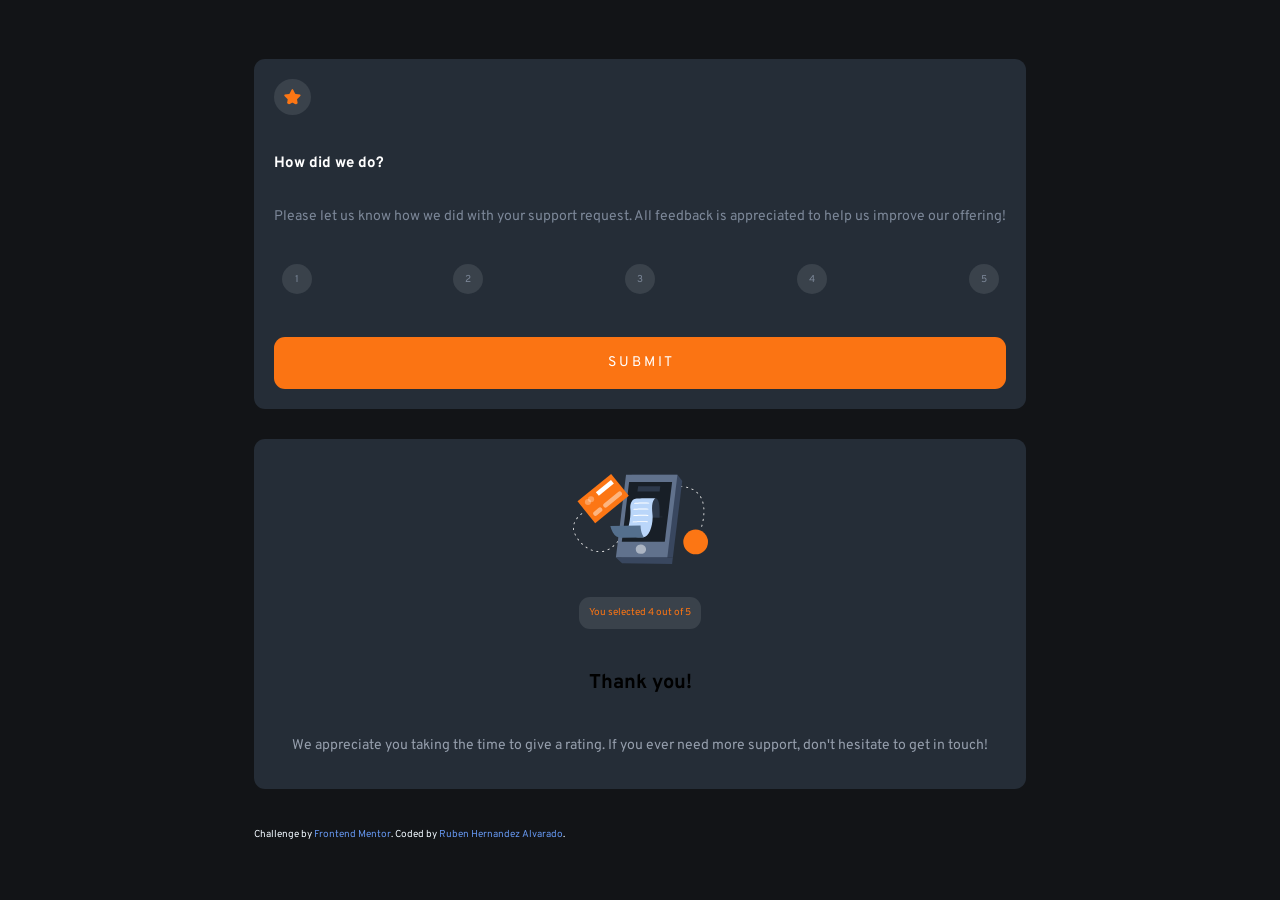
==== index.html @ 45ecb5c3 "mobile part designed" ====
<!DOCTYPE html>
<html lang="en">
<head>
  <meta charset="UTF-8">
  <meta http-equiv="X-UA-Compatible" content="IE=edge">
  <meta name="viewport" content="width=device-width, initial-scale=1.0"> <!-- displays site properly based on user's device -->
  <link rel="preconnect" href="https://fonts.googleapis.com">
  <link rel="preconnect" href="https://fonts.gstatic.com" crossorigin>
  <link href="https://fonts.googleapis.com/css2?family=Fraunces:opsz,wght@9..144,700&family=Overpass:wght@400;700&display=swap" rel="stylesheet">
  <link rel="icon" type="image/png" sizes="32x32" href=https://img.icons8.com/external-flaticons-lineal-color-flat-icons/2x/external-interactivity-new-media-flaticons-lineal-color-flat-icons-2.png>
  <link rel="stylesheet" href="./normalize.css">
  <link rel="stylesheet" href="./style.css">
  <title>Interactive rating component</title>
</head>
<body>
  <main>
    <div class="rate-container">
      <picture class="rate-star">
        <img class="star-img" src="./interactive-rating-component-main/images/icon-star.svg" alt="Star">
      </picture>
      <h2>How did we do?</h2>
      <p class="rate-text">Please let us know how we did with your support request. All feedback is appreciated to help us improve our offering!</p>
      <form class="rate-form">
        <fieldset class="rate-form__fieldset">
          <legend class="rate-form__title">Please select a rating:</legend>
          <label class="rate-form__label" for="rating-1">
            <input type="radio" name="rating" class="rate-form__input">
            <span class="rate-form__number">1</span>
          </label>
          <label class="rate-form__label" for="rating-2">
            <input type="radio" name="rating" class="rate-form__input">
            <span class="rate-form__number">2</span>
          </label>
          <label class="rate-form__label" for="rating-3">
            <input type="radio" name="rating" class="rate-form__input">
            <span class="rate-form__number">3</span>
          </label>
          <label class="rate-form__label" for="rating-4">
            <input type="radio" name="rating" class="rate-form__input">
            <span class="rate-form__number">4</span>
          </label>
          <label class="rate-form__label" for="rating-5">
            <input type="radio" name="rating" class="rate-form__input">
            <span class="rate-form__number">5</span>
          </label>
        </fieldset>
      </form>
      <button id="submit" class="btn-submit-rate">S U B M I T</button>
    </div>
  
    <div class="thanks-container">
      <picture>
        <img class="thanks-img" src="./interactive-rating-component-main/images/illustration-thank-you.svg" alt="Thank you!">
      </picture>
      <button id="submit" class="btn-submit-thanks">You selected 4 out of 5</button>
      <h1>Thank you!</h1>
      <p class="thanks-text">We appreciate you taking the time to give a rating. If you ever need more support, don't hesitate to get in touch!</p>
    </div>
  
    <div class="attribution">
      Challenge by <a href="https://www.frontendmentor.io?ref=challenge" target="_blank">Frontend Mentor</a>. 
      Coded by <a href="#">Ruben Hernandez Alvarado</a>.
    </div>
  </main>
</body>
</html>
---- style.css ----
* {
    margin: 0;
    padding: 0;
    box-sizing: border-box;
}

html {
    font-size: 62.5%;
}

body {
    display: flex;
    justify-content: center;
    align-items: center;
    min-height: 100vh;
    padding: 3rem;
    font-family: Overpass;
    background-color: hsl(216, 12%, 8%);
    flex-direction: column;
}

/* RATE CONTAINER */

.rate-container {
    display: grid;
    padding: 2rem;
    width: auto;
    height: 35rem;
    background-color: hsl(213, 19%, 18%);
    border-radius: 11px;
}

.star-img {
    padding: 1rem;
    background-color:  hsl(212, 13%, 26%);
    border-radius: 50%;
}

h2 {
    margin: 0;
    color: white;
}

.rate-text {
    font-size: 1.4rem;
    color: hsl(216, 12%, 54%)
}

.rate-form {
    width: 100%;
}

.rate-form__fieldset {
    display: flex;
    justify-content: space-between;
    border: none;
    list-style: none;
}

.rate-form__title {
    position: absolute;
    width: 0.063rem;
    height: 0.063rem;
    padding: 0;
    margin: -0.063rem;
    overflow: hidden;
    clip: rect(0, 0, 0, 0);
    white-space: nowrap;
    border: 0;
}

.rate-form__label {
    position: relative;
    display: flex;
    align-items: center;
    justify-content: center;
}

.rate-form__input {
    width: 3rem;
    height: 3rem;
    cursor: pointer;
    appearance: none;
    background-color: hsl(212, 13%, 26%);
    border-radius: 50%;
    border: none;
}

.rate-form__number {
    position: absolute;
    color: hsl(216, 12%, 54%);
}

.btn-rating:hover,
.btn-rating:focus {
    background-color: hsl(25, 97%, 53%);
}

.btn-submit-rate {
    font-size: 1.4rem;
    color: white;
    background-color: hsl(25, 97%, 53%);
    border: none;
    border-radius: 11px;
}

/* THANKS CONTAINER */

.thanks-container {
    display: flex;
    flex-direction: column;
    align-items: center;
    justify-content: space-around;
    margin-top: 3rem;
    padding: 2rem;
    height: 35rem;
    background-color: hsl(213, 19%, 18%);
    border-radius: 11px;
}

.thanks-img {
    height:  9rem;
}

.btn-submit-thanks {
    padding: 1rem;
    color: hsl(25, 97%, 53%);
    background-color: hsl(212, 13%, 26%);
    border: none;
    border-radius: 11px;
}

.thanks-text {
    font-size: 1.4rem;
    text-align: center;
    color: hsl(217, 12%, 63%);
}

.attribution {
    color: aliceblue;
    margin-top: 4rem;
}

.attribution a {
    color: cornflowerblue;
    text-decoration: none;
}
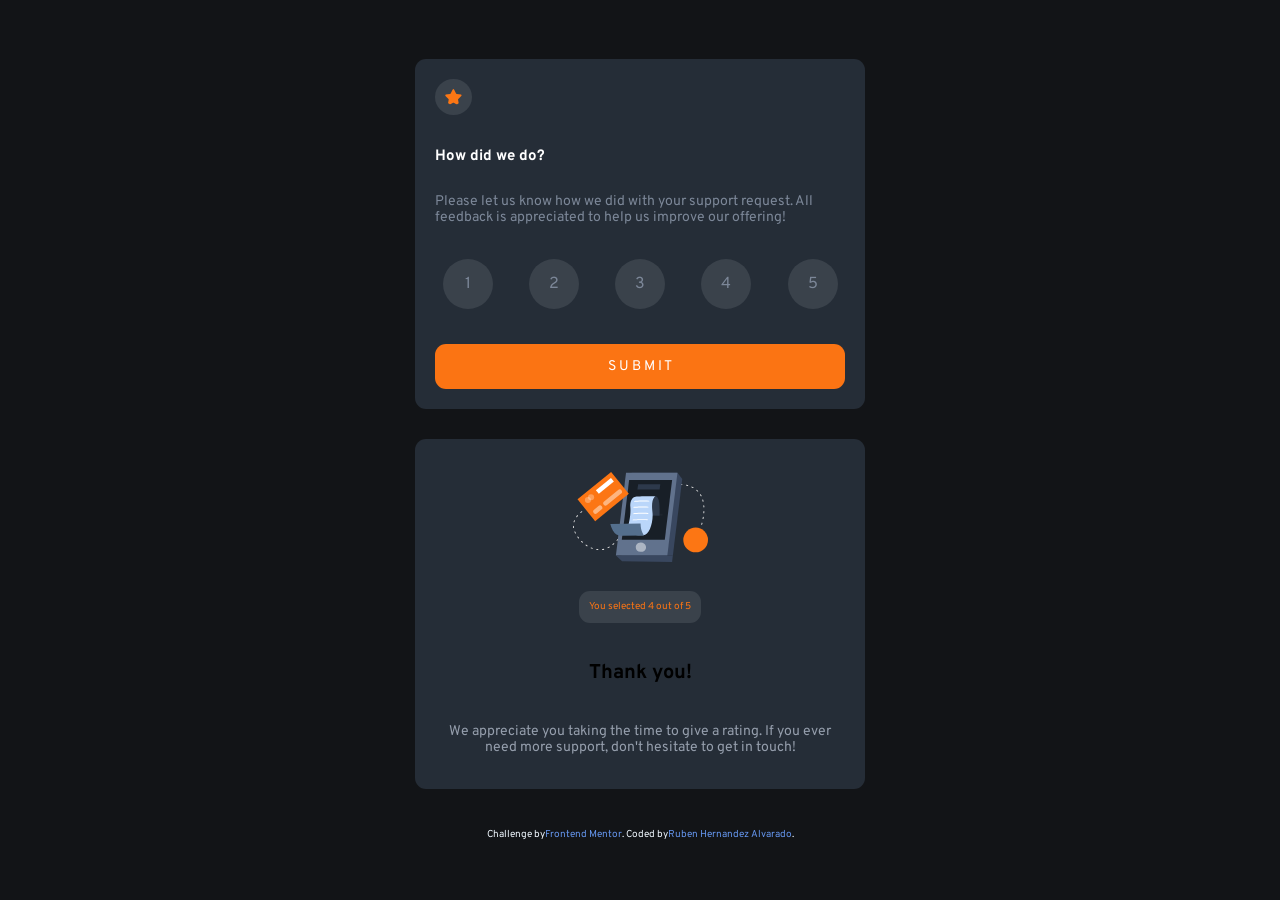
==== commit 46497eae: "styling part finished, now is time to put the interaction" ====
--- a/index.html
+++ b/index.html
@@ -23,22 +23,27 @@
       <form class="rate-form">
         <fieldset class="rate-form__fieldset">
           <legend class="rate-form__title">Please select a rating:</legend>
+
           <label class="rate-form__label" for="rating-1">
             <input type="radio" name="rating" class="rate-form__input">
             <span class="rate-form__number">1</span>
           </label>
+
           <label class="rate-form__label" for="rating-2">
             <input type="radio" name="rating" class="rate-form__input">
             <span class="rate-form__number">2</span>
           </label>
+
           <label class="rate-form__label" for="rating-3">
             <input type="radio" name="rating" class="rate-form__input">
             <span class="rate-form__number">3</span>
           </label>
+
           <label class="rate-form__label" for="rating-4">
             <input type="radio" name="rating" class="rate-form__input">
             <span class="rate-form__number">4</span>
           </label>
+          
           <label class="rate-form__label" for="rating-5">
             <input type="radio" name="rating" class="rate-form__input">
             <span class="rate-form__number">5</span>
@@ -62,5 +67,6 @@
       Coded by <a href="#">Ruben Hernandez Alvarado</a>.
     </div>
   </main>
+  <script href="/script.js"></script>
 </body>
 </html>
--- a/style.css
+++ b/style.css
@@ -25,7 +25,7 @@
 .rate-container {
     display: grid;
     padding: 2rem;
-    width: auto;
+    width: 30rem;
     height: 35rem;
     background-color: hsl(213, 19%, 18%);
     border-radius: 11px;
@@ -85,16 +85,16 @@
     background-color: hsl(212, 13%, 26%);
     border-radius: 50%;
     border: none;
+    transition: all 0.3s;
+}
+
+.rate-form__input:hover {
+    background-color: hsl(25, 97%, 53%);
 }
 
 .rate-form__number {
     position: absolute;
     color: hsl(216, 12%, 54%);
-}
-
-.btn-rating:hover,
-.btn-rating:focus {
-    background-color: hsl(25, 97%, 53%);
 }
 
 .btn-submit-rate {
@@ -103,6 +103,12 @@
     background-color: hsl(25, 97%, 53%);
     border: none;
     border-radius: 11px;
+    transition: all 0.3s;
+}
+
+.btn-submit-rate:hover {
+    color: hsl(25, 97%, 53%);;
+    background-color: #fff; 
 }
 
 /* THANKS CONTAINER */
@@ -114,6 +120,7 @@
     justify-content: space-around;
     margin-top: 3rem;
     padding: 2rem;
+    width: 30rem;
     height: 35rem;
     background-color: hsl(213, 19%, 18%);
     border-radius: 11px;
@@ -146,3 +153,30 @@
     color: cornflowerblue;
     text-decoration: none;
 }
+
+
+@media(min-width: 600px) {  
+    .rate-container {
+      width: 45rem;
+      height: 35rem;
+    }
+
+   .thanks-container {
+      width: 45rem;
+      height: 35rem;
+    }
+
+    .rate-form__input {
+      width: 5rem;
+      height: 5rem;
+    }
+    
+    .rate-form__number {
+        font-size: 1.6rem;
+    }
+
+    .attribution {
+      display: flex;
+      justify-content: center;
+    }
+} 
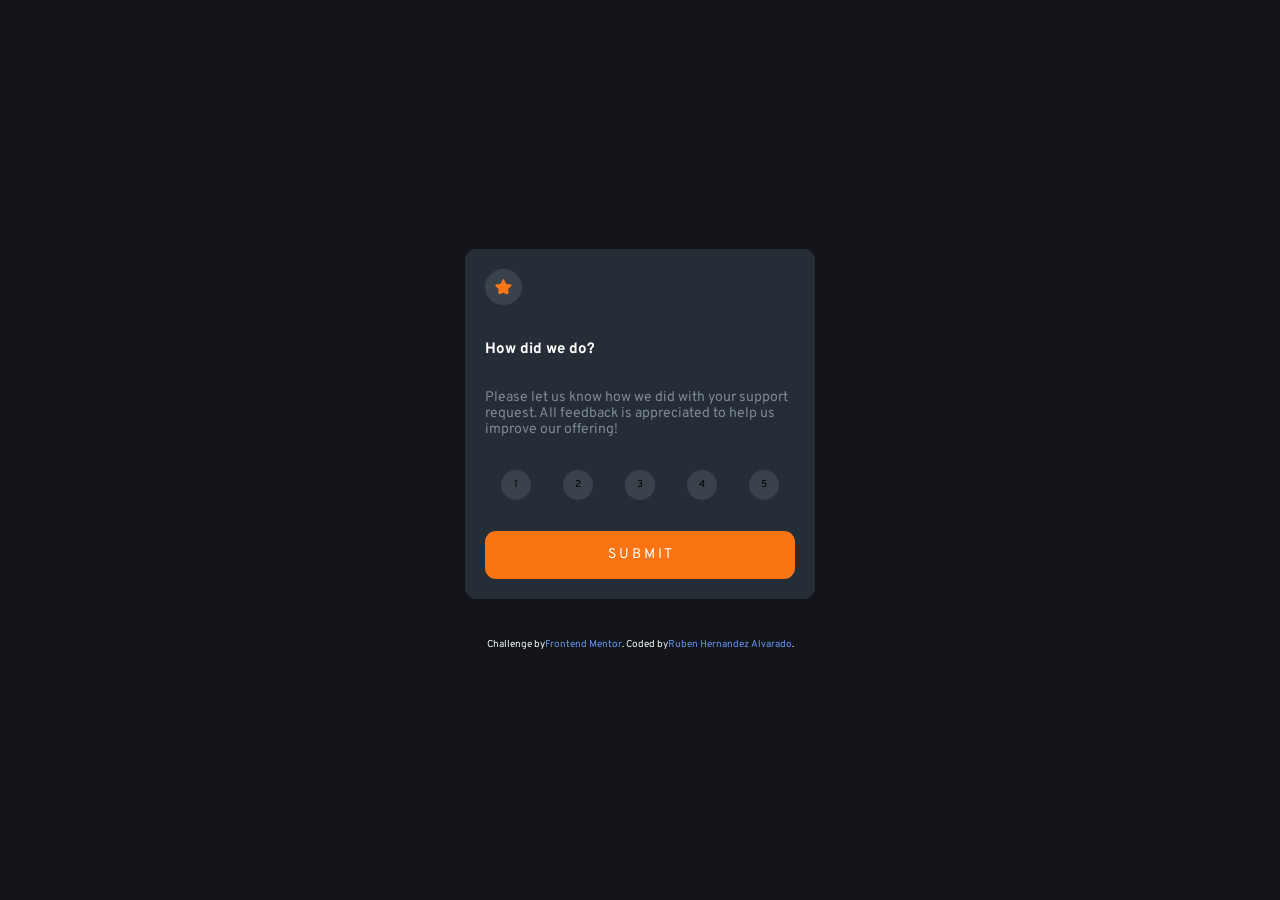
==== commit e9cfcdf4: "Modifying interactivity with JS" ====
--- a/index.html
+++ b/index.html
@@ -14,59 +14,28 @@
 </head>
 <body>
   <main>
-    <div class="rate-container">
+    <div id="rating-state" class="rate-container">
       <picture class="rate-star">
         <img class="star-img" src="./interactive-rating-component-main/images/icon-star.svg" alt="Star">
       </picture>
       <h2>How did we do?</h2>
       <p class="rate-text">Please let us know how we did with your support request. All feedback is appreciated to help us improve our offering!</p>
-      <form class="rate-form">
-        <fieldset class="rate-form__fieldset">
-          <legend class="rate-form__title">Please select a rating:</legend>
-
-          <label class="rate-form__label" for="rating-1">
-            <input type="radio" name="rating" class="rate-form__input">
-            <span class="rate-form__number">1</span>
-          </label>
-
-          <label class="rate-form__label" for="rating-2">
-            <input type="radio" name="rating" class="rate-form__input">
-            <span class="rate-form__number">2</span>
-          </label>
-
-          <label class="rate-form__label" for="rating-3">
-            <input type="radio" name="rating" class="rate-form__input">
-            <span class="rate-form__number">3</span>
-          </label>
-
-          <label class="rate-form__label" for="rating-4">
-            <input type="radio" name="rating" class="rate-form__input">
-            <span class="rate-form__number">4</span>
-          </label>
-          
-          <label class="rate-form__label" for="rating-5">
-            <input type="radio" name="rating" class="rate-form__input">
-            <span class="rate-form__number">5</span>
-          </label>
-        </fieldset>
-      </form>
-      <button id="submit" class="btn-submit-rate">S U B M I T</button>
-    </div>
-  
-    <div class="thanks-container">
-      <picture>
-        <img class="thanks-img" src="./interactive-rating-component-main/images/illustration-thank-you.svg" alt="Thank you!">
-      </picture>
-      <button id="submit" class="btn-submit-thanks">You selected 4 out of 5</button>
-      <h1>Thank you!</h1>
-      <p class="thanks-text">We appreciate you taking the time to give a rating. If you ever need more support, don't hesitate to get in touch!</p>
-    </div>
-  
-    <div class="attribution">
-      Challenge by <a href="https://www.frontendmentor.io?ref=challenge" target="_blank">Frontend Mentor</a>. 
-      Coded by <a href="#">Ruben Hernandez Alvarado</a>.
+      <div class="buttons-div">
+        <button class="rate-number" value="1">1</button>
+        <button class="rate-number" value="2">2</button>
+        <button class="rate-number" value="3">3</button>
+        <button class="rate-number" value="4">4</button>
+        <button class="rate-number" value="5">5</button>
+      </div>
+ 
+      <button id="rating-submit" class="btn-submit-rate">S U B M I T</button>
     </div>
   </main>
-  <script href="/script.js"></script>
+
+  <footer class="attribution">
+    Challenge by <a href="https://www.frontendmentor.io?ref=challenge" target="_blank">Frontend Mentor</a>. 
+    Coded by <a href="#">Ruben Hernandez Alvarado</a>.
+  </footer>
+  <script src="/script.js"></script>
 </body>
 </html>
--- a/style.css
+++ b/style.css
@@ -47,37 +47,14 @@
     color: hsl(216, 12%, 54%)
 }
 
-.rate-form {
-    width: 100%;
-}
-
-.rate-form__fieldset {
+.buttons-div {
     display: flex;
-    justify-content: space-between;
+    justify-content: space-around;
     border: none;
     list-style: none;
 }
 
-.rate-form__title {
-    position: absolute;
-    width: 0.063rem;
-    height: 0.063rem;
-    padding: 0;
-    margin: -0.063rem;
-    overflow: hidden;
-    clip: rect(0, 0, 0, 0);
-    white-space: nowrap;
-    border: 0;
-}
-
-.rate-form__label {
-    position: relative;
-    display: flex;
-    align-items: center;
-    justify-content: center;
-}
-
-.rate-form__input {
+.rate-number {
     width: 3rem;
     height: 3rem;
     cursor: pointer;
@@ -88,15 +65,14 @@
     transition: all 0.3s;
 }
 
-.rate-form__input:hover {
+.rate-number:hover {
     background-color: hsl(25, 97%, 53%);
 }
 
-.rate-form__number {
-    position: absolute;
-    color: hsl(216, 12%, 54%);
+.rate-number:focus {
+    background-color: hsl(25, 97%, 53%);
 }
-
+  
 .btn-submit-rate {
     font-size: 1.4rem;
     color: white;
@@ -114,16 +90,16 @@
 /* THANKS CONTAINER */
 
 .thanks-container {
-    display: flex;
+    display: flex; 
     flex-direction: column;
     align-items: center;
     justify-content: space-around;
-    margin-top: 3rem;
-    padding: 2rem;
-    width: 30rem;
-    height: 35rem;
     background-color: hsl(213, 19%, 18%);
     border-radius: 11px;
+}
+
+.active {
+    display: flex;
 }
 
 .thanks-img {
@@ -154,15 +130,19 @@
     text-decoration: none;
 }
 
+.btn-reset { 
+    padding: .5rem 11rem;
+    font-size: 1.4rem;
+    color: white;
+    background-color: hsl(25, 97%, 53%);
+    border: none;
+    border-radius: 11px;
+}
+
 
 @media(min-width: 600px) {  
     .rate-container {
-      width: 45rem;
-      height: 35rem;
-    }
-
-   .thanks-container {
-      width: 45rem;
+      width: 35rem;
       height: 35rem;
     }
 
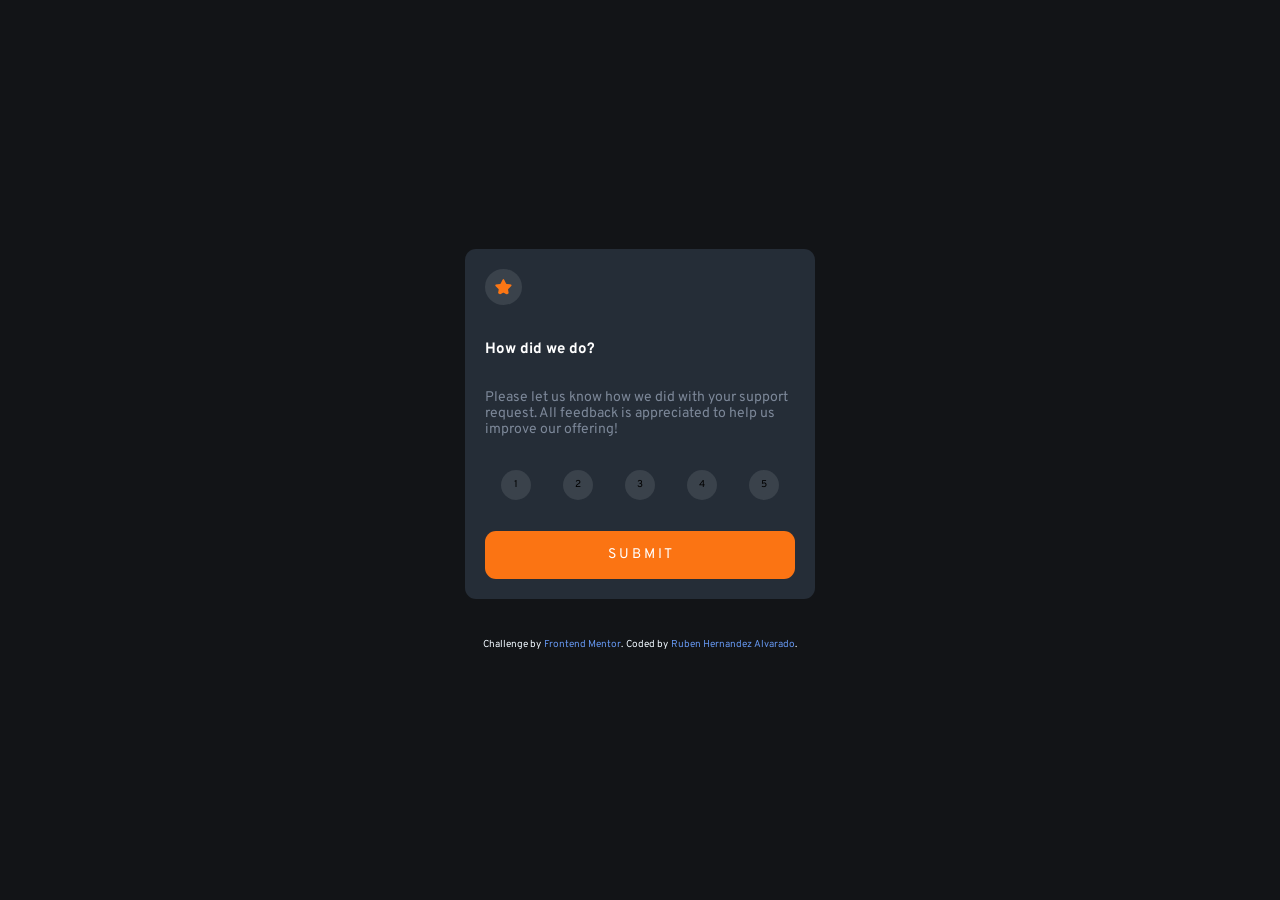
==== commit df2e8d39: "Challenge complete" ====
--- a/index.html
+++ b/index.html
@@ -27,14 +27,14 @@
         <button class="rate-number" value="4">4</button>
         <button class="rate-number" value="5">5</button>
       </div>
- 
       <button id="rating-submit" class="btn-submit-rate">S U B M I T</button>
+      <button id="reload" type="button" class="btn-reset">Reset</button>
     </div>
   </main>
 
   <footer class="attribution">
-    Challenge by <a href="https://www.frontendmentor.io?ref=challenge" target="_blank">Frontend Mentor</a>. 
-    Coded by <a href="#">Ruben Hernandez Alvarado</a>.
+    Challenge by <a href="https://www.frontendmentor.io?ref=challenge" target="_blank"> <span>Frontend Mentor</span> </a>. 
+    <span>Coded by</span>  <a href="https://github.com/Rubenhdz20" target="_blank"> <span>Ruben Hernandez Alvarado</span> </a>.
   </footer>
   <script src="/script.js"></script>
 </body>
--- a/style.css
+++ b/style.css
@@ -130,13 +130,28 @@
     text-decoration: none;
 }
 
-.btn-reset { 
+.appear {
+    display: block;
     padding: .5rem 11rem;
     font-size: 1.4rem;
     color: white;
     background-color: hsl(25, 97%, 53%);
     border: none;
     border-radius: 11px;
+}
+
+.btn-reset { 
+    display: none;
+    padding: .5rem 11rem;
+    font-size: 1.4rem;
+    color: white;
+    background-color: hsl(25, 97%, 53%);
+    border: none;
+    border-radius: 11px;
+}
+
+.attribution span {
+    margin-left: .3rem;
 }
 
 
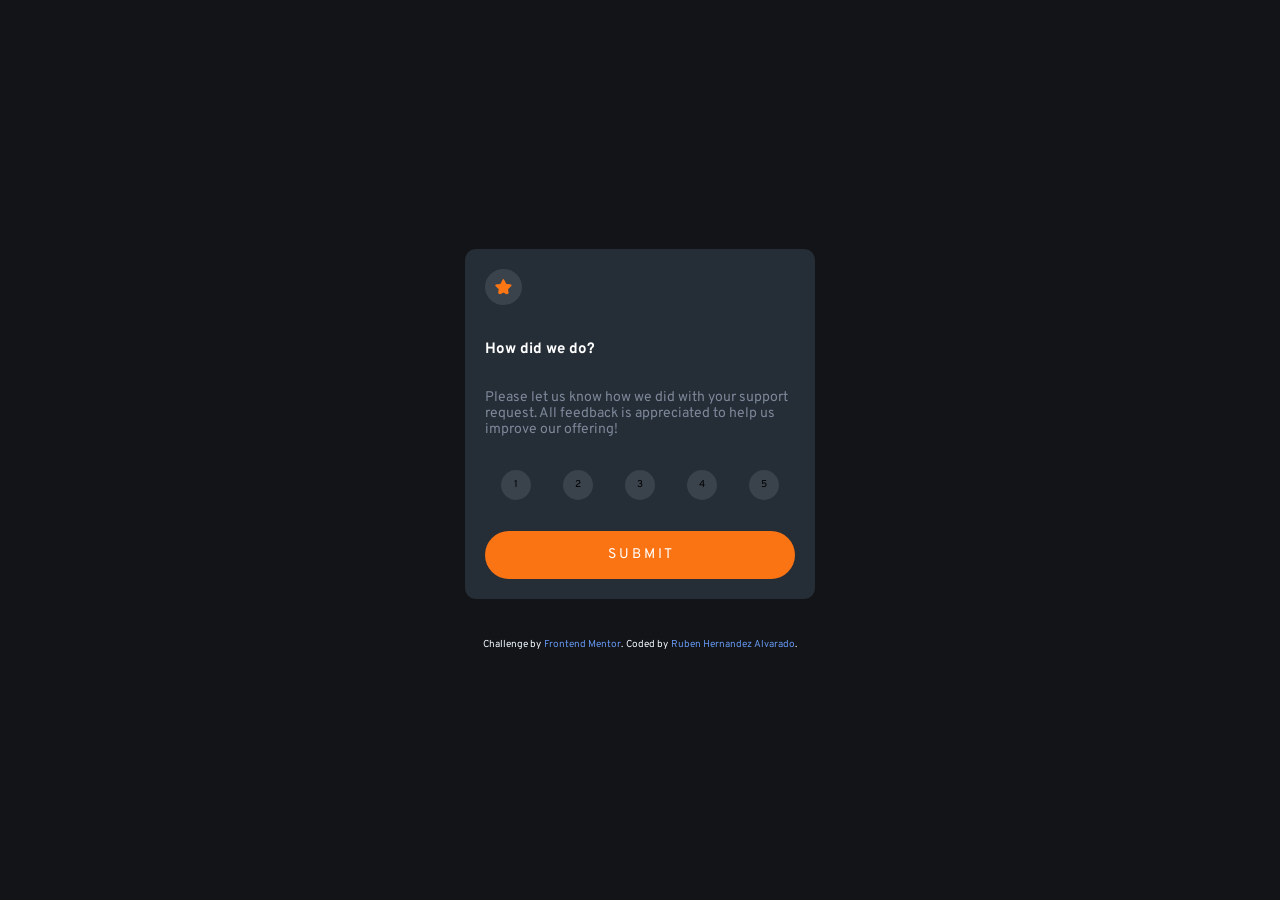
==== commit 0f151e30: "Change script link" ====
--- a/index.html
+++ b/index.html
@@ -3,7 +3,7 @@
 <head>
   <meta charset="UTF-8">
   <meta http-equiv="X-UA-Compatible" content="IE=edge">
-  <meta name="viewport" content="width=device-width, initial-scale=1.0"> <!-- displays site properly based on user's device -->
+  <meta name="viewport" content="width=device-width, initial-scale=1.0">
   <link rel="preconnect" href="https://fonts.googleapis.com">
   <link rel="preconnect" href="https://fonts.gstatic.com" crossorigin>
   <link href="https://fonts.googleapis.com/css2?family=Fraunces:opsz,wght@9..144,700&family=Overpass:wght@400;700&display=swap" rel="stylesheet">
@@ -31,11 +31,10 @@
       <button id="reload" type="button" class="btn-reset">Reset</button>
     </div>
   </main>
-
   <footer class="attribution">
     Challenge by <a href="https://www.frontendmentor.io?ref=challenge" target="_blank"> <span>Frontend Mentor</span> </a>. 
     <span>Coded by</span>  <a href="https://github.com/Rubenhdz20" target="_blank"> <span>Ruben Hernandez Alvarado</span> </a>.
   </footer>
-  <script src="/script.js"></script>
+  <script src="./script.js"></script>
 </body>
 </html>
--- a/style.css
+++ b/style.css
@@ -26,7 +26,7 @@
     display: grid;
     padding: 2rem;
     width: 30rem;
-    height: 35rem;
+    height: 45rem;
     background-color: hsl(213, 19%, 18%);
     border-radius: 11px;
 }
@@ -78,13 +78,25 @@
     color: white;
     background-color: hsl(25, 97%, 53%);
     border: none;
-    border-radius: 11px;
+    border-radius: 35px;
     transition: all 0.3s;
+    cursor: pointer;
 }
 
 .btn-submit-rate:hover {
     color: hsl(25, 97%, 53%);;
     background-color: #fff; 
+}
+
+.btn-reset {
+    width: 15px;
+    height: 15px;
+    font-size: 1.4rem;
+    color: white;
+    background-color: hsl(25, 97%, 53%);
+    border: none;
+    border-radius: 35px;
+    transition: all 0.3s;
 }
 
 /* THANKS CONTAINER */
@@ -132,12 +144,18 @@
 
 .appear {
     display: block;
-    padding: .5rem 11rem;
+    padding: 1rem 12rem;
     font-size: 1.4rem;
     color: white;
     background-color: hsl(25, 97%, 53%);
     border: none;
-    border-radius: 11px;
+    border-radius: 30px;
+    cursor: pointer;
+}
+
+.appear:hover {
+    color: hsl(25, 97%, 53%);;
+    background-color: #fff; 
 }
 
 .btn-reset { 
